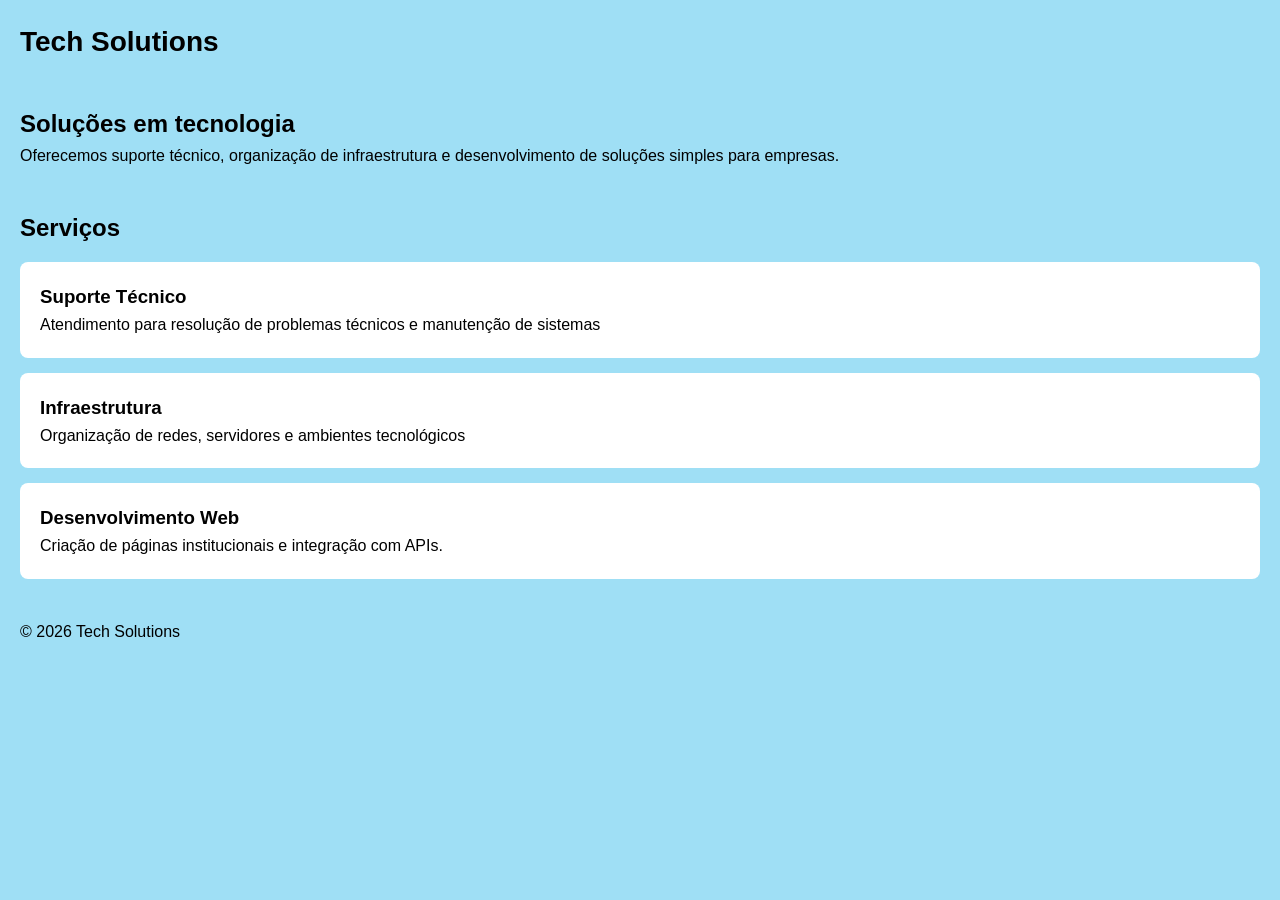
==== frontend/index.html @ da358b0d "Adição de corpo do site e css" ====
<!DOCTYPE html>
<html lang="pt-BR">
    <head>
        <!-- Permite uso de acentuação -->
        <meta charset="UTF-8">
        <!-- Permite adaptar melhor o layout em smartphone -->
        <meta name="viewport" content="width=device-width, initial-scale=1.0">
        <link rel="stylesheet" href="style.css">
        <title>Site Institucional Tech</title>
    </head>
    <body>

        <header>
            <h1>Tech Solutions</h1>
        </header>
        
        <main>
            <section>
                <h2>Soluções em tecnologia</h2>

                <p>
                    Oferecemos suporte técnico, organização de infraestrutura
                    e desenvolvimento de soluções simples para empresas.
                </p>
            </section>
            <section>
                <h2>Serviços</h2>

                <div>
                    <h3>Suporte Técnico</h3>
                    <p>Atendimento para resolução de problemas técnicos e manutenção de sistemas</p>
                </div>

                <div>
                    <h3>Infraestrutura</h3>
                    <p>Organização de redes, servidores e ambientes tecnológicos</p>
                </div>

                <div>
                    <h3>Desenvolvimento Web</h3>
                    <p>Criação de páginas institucionais e integração com APIs.</p>
                </div>
            </section>
        </main>

        <footer>
            <p>© 2026 Tech Solutions</p>
        </footer>

        <script src="script.js"></script>
    </body>
</html>
---- frontend/style.css ----
* {
    margin: 0;
    padding: 0;
    box-sizing: border-box;
}

body {
    font-family: Arial, Helvetica, sans-serif;
    line-height: 1.6;
    background-color: rgb(159, 223, 245);
    color: black;
    padding: 20px;
}

header {
    margin-bottom: 40px;
}

header h1 {
    font-size: 28px;
}

section {
    margin-bottom: 40px;
}

section div {
    background-color: white;
    padding: 20px;
    margin-top: 15px;
    border-radius: 8px;
}
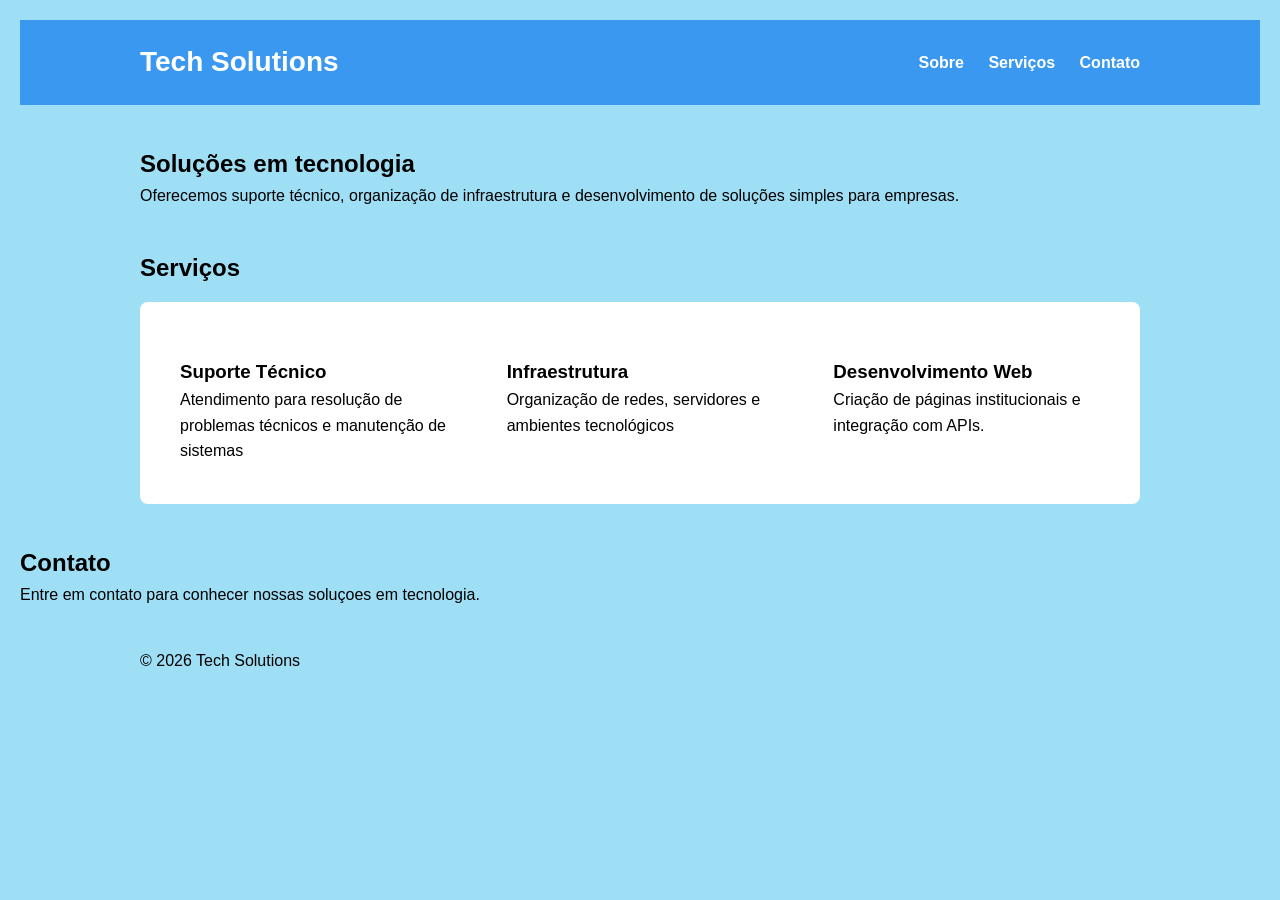
==== commit ffb8c0de: "Adicao de classes e estilizacao, e começando a implementar a funcao nav" ====
--- a/frontend/index.html
+++ b/frontend/index.html
@@ -11,11 +11,22 @@
     <body>
 
         <header>
+            <div class="container">
             <h1>Tech Solutions</h1>
+                <nav>
+                    <a href="#sobre">Sobre</a>
+                    <a href="#serviços">Serviços</a>
+                    <a href="#contato">Contato</a>
+                </nav>
+
+            </div>
         </header>
         
         <main>
-            <section>
+            <div class="container">
+
+            <!-- seção apresentação -->
+            <section id="sobre">
                 <h2>Soluções em tecnologia</h2>
 
                 <p>
@@ -23,28 +34,36 @@
                     e desenvolvimento de soluções simples para empresas.
                 </p>
             </section>
-            <section>
+            <section id="servicos">
                 <h2>Serviços</h2>
-
-                <div>
+            <div class="servicos">    
+                <div class="servico">
                     <h3>Suporte Técnico</h3>
                     <p>Atendimento para resolução de problemas técnicos e manutenção de sistemas</p>
                 </div>
 
-                <div>
+                <div class="servico">
                     <h3>Infraestrutura</h3>
                     <p>Organização de redes, servidores e ambientes tecnológicos</p>
                 </div>
 
-                <div>
+                <div class="servico">
                     <h3>Desenvolvimento Web</h3>
                     <p>Criação de páginas institucionais e integração com APIs.</p>
                 </div>
+            </div>    
+            </section>
+            </div>
+            <section id="contato">
+                <h2>Contato</h2>
+                <p>Entre em contato para conhecer nossas soluçoes em tecnologia.</p>
             </section>
         </main>
 
         <footer>
+            <div class="container">
             <p>© 2026 Tech Solutions</p>
+            </div>
         </footer>
 
         <script src="script.js"></script>
--- a/frontend/style.css
+++ b/frontend/style.css
@@ -13,7 +13,16 @@
 }
 
 header {
+    background-color: rgb(58, 152, 240);
+    color: white;
+    padding: 20px 0;
     margin-bottom: 40px;
+}
+
+header .container{
+    display: flex;
+    justify-content: space-between;
+    align-items: center;
 }
 
 header h1 {
@@ -30,3 +39,29 @@
     margin-top: 15px;
     border-radius: 8px;
 }
+
+.servicos {
+    display: flex;
+    gap: 20px;
+    flex-wrap: wrap;
+}
+
+.servico {
+    background-color: white;
+    padding: 20px;
+    border-radius: 8px;
+    flex: 1;
+    min-width: 250px;
+}
+
+.container {
+    max-width: 1000px;
+    margin: 0 auto;
+}
+
+nav a {
+    color: white;
+    text-decoration: none;
+    margin-left: 20px;
+    font-weight: bold;
+}
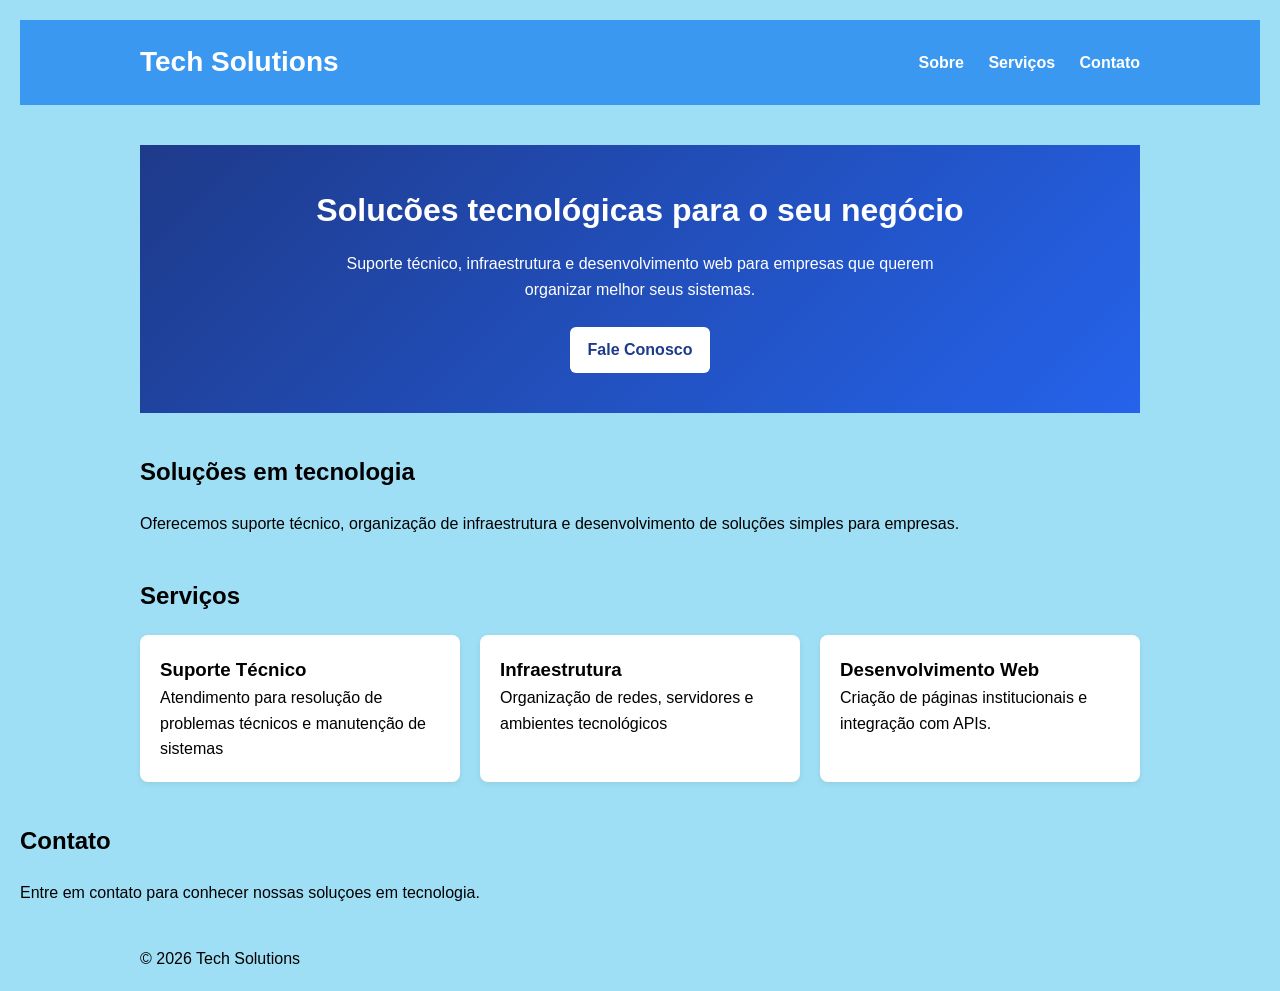
==== commit 585e66e8: "Adicao hero section, adicao de um botao e efeito nos serviços" ====
--- a/frontend/index.html
+++ b/frontend/index.html
@@ -24,6 +24,19 @@
         
         <main>
             <div class="container">
+
+
+                <section class="hero">
+                    <div class="container">
+                        <h2>Solucões tecnológicas para o seu negócio</h2>
+                        <p>
+                            Suporte técnico, infraestrutura e desenvolvimento web para empresas que
+                            querem organizar melhor seus sistemas.
+                        </p>
+
+                        <a href="#contato" class="botao">Fale Conosco</a>
+                    </div>
+                </section>
 
             <!-- seção apresentação -->
             <section id="sobre">
--- a/frontend/style.css
+++ b/frontend/style.css
@@ -33,11 +33,8 @@
     margin-bottom: 40px;
 }
 
-section div {
-    background-color: white;
-    padding: 20px;
-    margin-top: 15px;
-    border-radius: 8px;
+section h2 {
+    margin-bottom: 20px;
 }
 
 .servicos {
@@ -50,8 +47,15 @@
     background-color: white;
     padding: 20px;
     border-radius: 8px;
+    box-shadow: 0 2px 6px rgba(0,0,0,0.08 );
+    transition: transform 0.2s ease, box-shadow 0.2s ease;
     flex: 1;
     min-width: 250px;
+}
+
+.servico:hover {
+    transform: translateY(-6px);
+    box-shadow: 0 8px 20 px rgba(0,0,0,0.15);
 }
 
 .container {
@@ -65,3 +69,31 @@
     margin-left: 20px;
     font-weight: bold;
 }
+
+.hero {
+    background: linear-gradient(135deg, #1e3a8a, #2563eb);
+    color: white;
+    padding: 40px 0;
+    text-align: center;
+}
+
+.hero h2 {
+    font-size: 32px;
+    margin-bottom: 15px;
+}
+
+.hero p {
+    max-width: 600px;
+    margin: 0 auto 25px;
+}
+
+.botao {
+    display: inline-block;
+    background: white;
+    color: #1e3a8a;
+    padding: 10px 18px;
+    text-decoration: none;
+    border-radius: 6px;
+    font-weight: bold;
+}
+
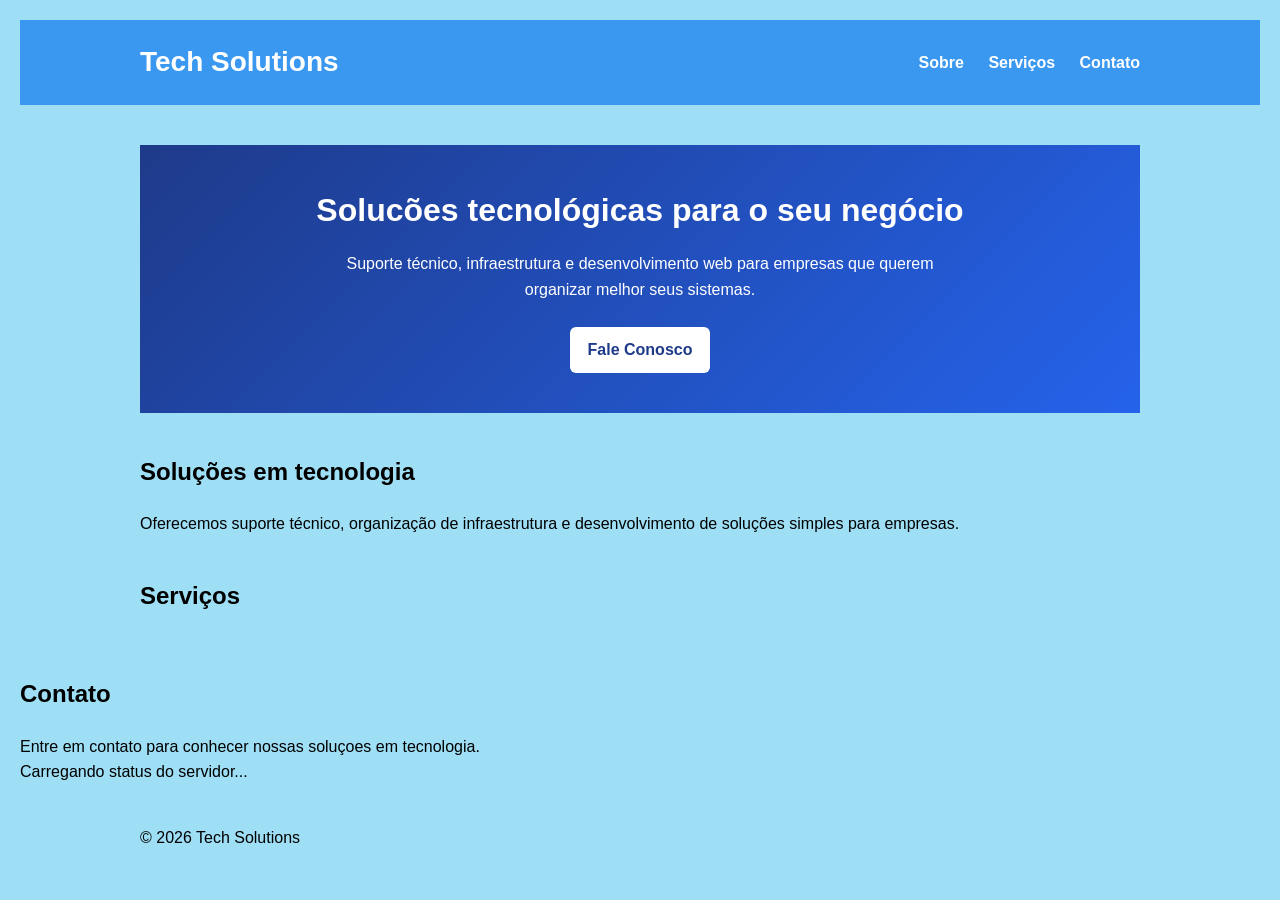
==== commit 6332dc5b: "Correcao de pequenos bugs e implementação da api com express" ====
--- a/frontend/index.html
+++ b/frontend/index.html
@@ -15,7 +15,7 @@
             <h1>Tech Solutions</h1>
                 <nav>
                     <a href="#sobre">Sobre</a>
-                    <a href="#serviços">Serviços</a>
+                    <a href="#servicos">Serviços</a>
                     <a href="#contato">Contato</a>
                 </nav>
 
@@ -49,6 +49,8 @@
             </section>
             <section id="servicos">
                 <h2>Serviços</h2>
+            
+                <!--
             <div class="servicos">    
                 <div class="servico">
                     <h3>Suporte Técnico</h3>
@@ -65,11 +67,16 @@
                     <p>Criação de páginas institucionais e integração com APIs.</p>
                 </div>
             </div>    
+             -->
+
+             <div class="servicos" id="lista-servicos"></div>
             </section>
             </div>
             <section id="contato">
                 <h2>Contato</h2>
                 <p>Entre em contato para conhecer nossas soluçoes em tecnologia.</p>
+
+                <p id="mensagem-api">Carregando status do servidor...</p>
             </section>
         </main>
 
--- a/frontend/style.css
+++ b/frontend/style.css
@@ -49,13 +49,13 @@
     border-radius: 8px;
     box-shadow: 0 2px 6px rgba(0,0,0,0.08 );
     transition: transform 0.2s ease, box-shadow 0.2s ease;
-    flex: 1;
+   flex: 1;
     min-width: 250px;
 }
 
 .servico:hover {
     transform: translateY(-6px);
-    box-shadow: 0 8px 20 px rgba(0,0,0,0.15);
+    box-shadow: 0 8px 20px rgba(0,0,0,0.15);
 }
 
 .container {
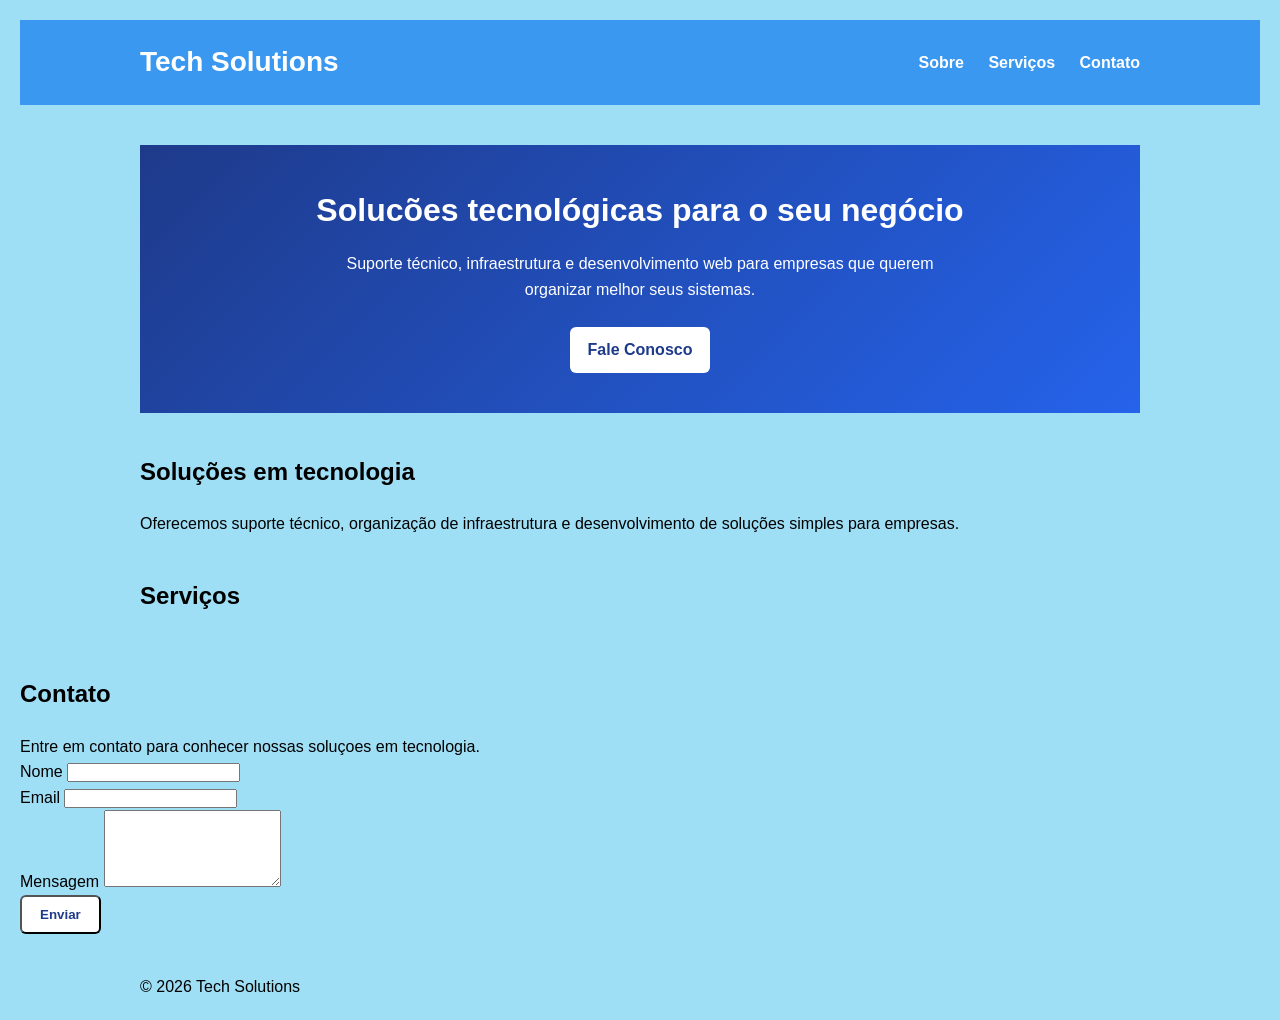
==== commit 1ff412b0: "Implementação de um formulario no site" ====
--- a/frontend/index.html
+++ b/frontend/index.html
@@ -49,34 +49,35 @@
             </section>
             <section id="servicos">
                 <h2>Serviços</h2>
-            
-                <!--
-            <div class="servicos">    
-                <div class="servico">
-                    <h3>Suporte Técnico</h3>
-                    <p>Atendimento para resolução de problemas técnicos e manutenção de sistemas</p>
-                </div>
-
-                <div class="servico">
-                    <h3>Infraestrutura</h3>
-                    <p>Organização de redes, servidores e ambientes tecnológicos</p>
-                </div>
-
-                <div class="servico">
-                    <h3>Desenvolvimento Web</h3>
-                    <p>Criação de páginas institucionais e integração com APIs.</p>
-                </div>
-            </div>    
-             -->
 
              <div class="servicos" id="lista-servicos"></div>
             </section>
+
             </div>
             <section id="contato">
                 <h2>Contato</h2>
                 <p>Entre em contato para conhecer nossas soluçoes em tecnologia.</p>
 
-                <p id="mensagem-api">Carregando status do servidor...</p>
+                <form id="form-contato">
+                    <div>
+                        <label for="nome">Nome</label>
+                        <input type="text" id="nome" name="nome" required>
+                    </div>
+
+                    <div>
+                        <label for="email">Email</label>
+                        <input type="mensagem-form" id="email" name="email" required> 
+                    </div>
+
+                    <div>
+                        <label for="mensagem">Mensagem</label>
+                        <textarea id="mensagem-form" name="mensagem" rows="5" required></textarea>
+                    </div>
+
+                    <button type="submit" class="botao">Enviar</button>
+                </form>
+
+                <p id="status-formulario"></p>
             </section>
         </main>
 
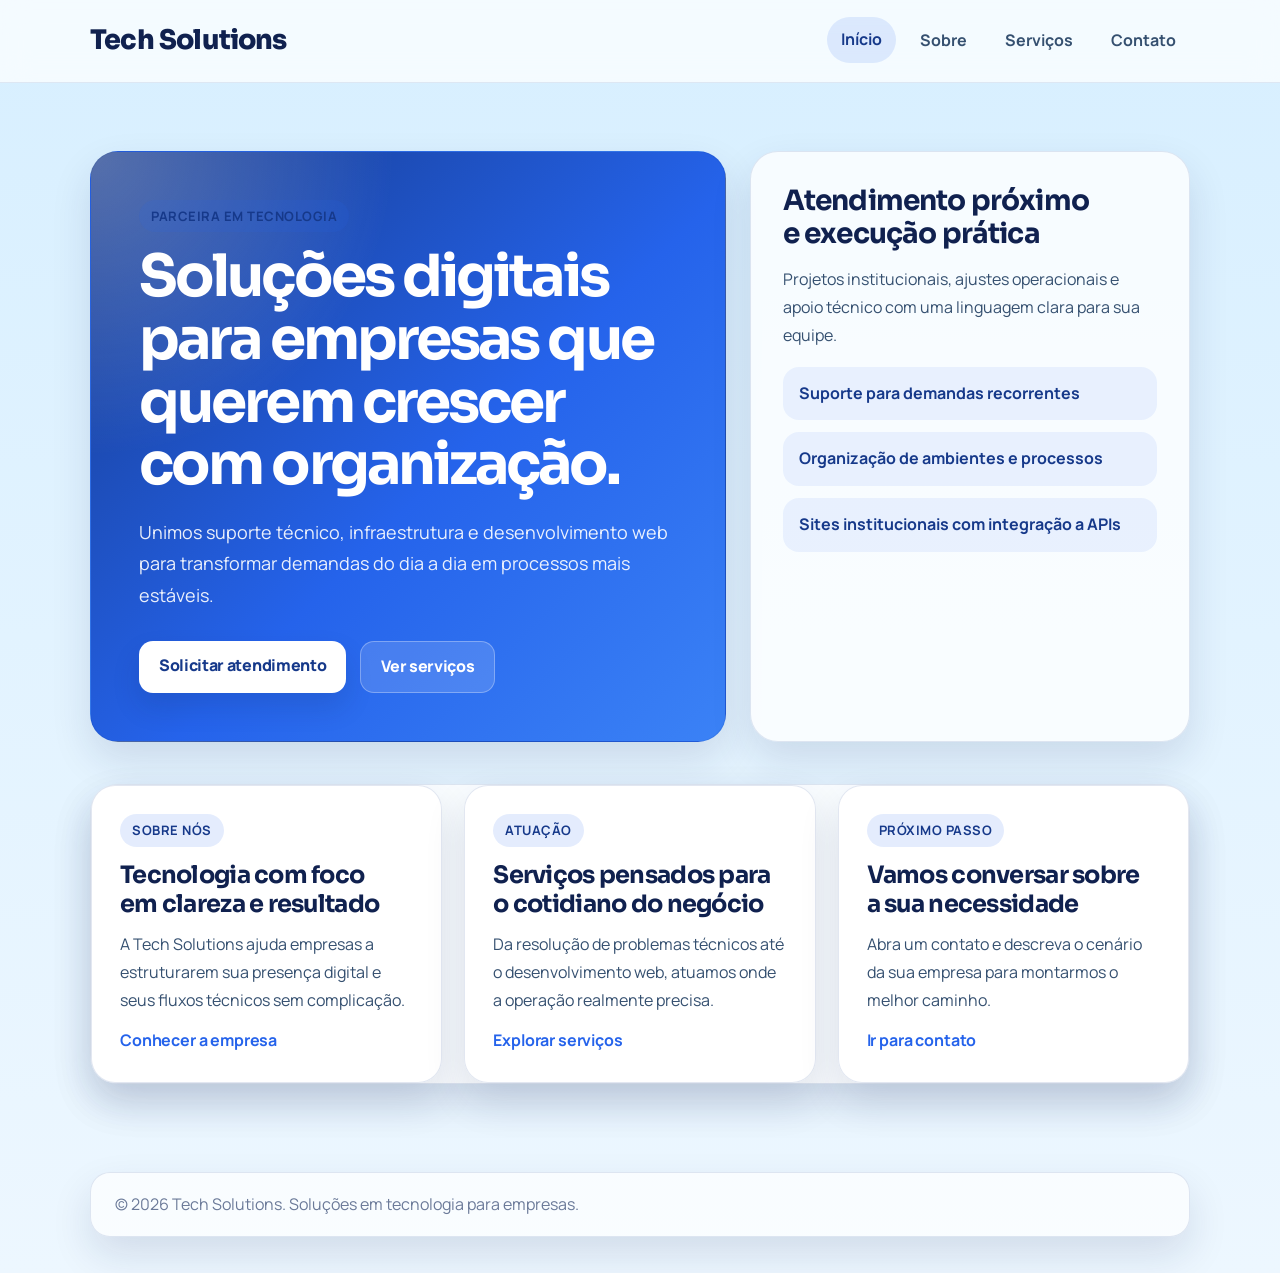
==== commit 18631dfb: "Melhoria consideravel do CSS e adição de novas paginas com links" ====
--- a/frontend/index.html
+++ b/frontend/index.html
@@ -1,92 +1,94 @@
-<!DOCTYPE html>
-<html lang="pt-BR">
-    <head>
-        <!-- Permite uso de acentuação -->
-        <meta charset="UTF-8">
-        <!-- Permite adaptar melhor o layout em smartphone -->
-        <meta name="viewport" content="width=device-width, initial-scale=1.0">
-        <link rel="stylesheet" href="style.css">
-        <title>Site Institucional Tech</title>
-    </head>
-    <body>
-
-        <header>
-            <div class="container">
-            <h1>Tech Solutions</h1>
-                <nav>
-                    <a href="#sobre">Sobre</a>
-                    <a href="#servicos">Serviços</a>
-                    <a href="#contato">Contato</a>
-                </nav>
-
-            </div>
-        </header>
-        
-        <main>
-            <div class="container">
-
-
-                <section class="hero">
-                    <div class="container">
-                        <h2>Solucões tecnológicas para o seu negócio</h2>
-                        <p>
-                            Suporte técnico, infraestrutura e desenvolvimento web para empresas que
-                            querem organizar melhor seus sistemas.
-                        </p>
-
-                        <a href="#contato" class="botao">Fale Conosco</a>
-                    </div>
-                </section>
-
-            <!-- seção apresentação -->
-            <section id="sobre">
-                <h2>Soluções em tecnologia</h2>
-
-                <p>
-                    Oferecemos suporte técnico, organização de infraestrutura
-                    e desenvolvimento de soluções simples para empresas.
-                </p>
-            </section>
-            <section id="servicos">
-                <h2>Serviços</h2>
-
-             <div class="servicos" id="lista-servicos"></div>
-            </section>
-
-            </div>
-            <section id="contato">
-                <h2>Contato</h2>
-                <p>Entre em contato para conhecer nossas soluçoes em tecnologia.</p>
-
-                <form id="form-contato">
-                    <div>
-                        <label for="nome">Nome</label>
-                        <input type="text" id="nome" name="nome" required>
-                    </div>
-
-                    <div>
-                        <label for="email">Email</label>
-                        <input type="mensagem-form" id="email" name="email" required> 
-                    </div>
-
-                    <div>
-                        <label for="mensagem">Mensagem</label>
-                        <textarea id="mensagem-form" name="mensagem" rows="5" required></textarea>
-                    </div>
-
-                    <button type="submit" class="botao">Enviar</button>
-                </form>
-
-                <p id="status-formulario"></p>
-            </section>
-        </main>
-
-        <footer>
-            <div class="container">
-            <p>© 2026 Tech Solutions</p>
-            </div>
-        </footer>
-
-        <script src="script.js"></script>
-    </body>
-</html>+<!DOCTYPE html>
+<html lang="pt-BR">
+    <head>
+        <meta charset="UTF-8">
+        <meta name="viewport" content="width=device-width, initial-scale=1.0">
+        <link rel="stylesheet" href="style.css">
+        <title>Tech Solutions | Início</title>
+    </head>
+    <body>
+        <header class="site-header">
+            <div class="container">
+                <a class="brand" href="index.html">Tech Solutions</a>
+                <nav class="site-nav">
+                    <a class="ativo" href="index.html">Início</a>
+                    <a href="sobre.html">Sobre</a>
+                    <a href="servicos.html">Serviços</a>
+                    <a href="contato.html">Contato</a>
+                </nav>
+            </div>
+        </header>
+
+        <main>
+            <section class="hero hero-home">
+                <div class="container hero-grid">
+                    <div class="hero-copy">
+                        <span class="section-tag">Parceira em tecnologia</span>
+                        <h1>Soluções digitais para empresas que querem crescer com organização.</h1>
+                        <p>
+                            Unimos suporte técnico, infraestrutura e desenvolvimento web para
+                            transformar demandas do dia a dia em processos mais estáveis.
+                        </p>
+                        <div class="hero-actions">
+                            <a href="contato.html" class="botao">Solicitar atendimento</a>
+                            <a href="servicos.html" class="botao botao-secundario">Ver serviços</a>
+                        </div>
+                    </div>
+
+                    <div class="hero-highlight">
+                        <h2>Atendimento próximo e execução prática</h2>
+                        <p>
+                            Projetos institucionais, ajustes operacionais e apoio técnico com uma
+                            linguagem clara para sua equipe.
+                        </p>
+                        <ul class="hero-lista">
+                            <li>Suporte para demandas recorrentes</li>
+                            <li>Organização de ambientes e processos</li>
+                            <li>Sites institucionais com integração a APIs</li>
+                        </ul>
+                    </div>
+                </div>
+            </section>
+
+            <section class="section-panel">
+                <div class="container destaque-grid">
+                    <article class="destaque-card">
+                        <span class="section-tag">Sobre nós</span>
+                        <h2>Tecnologia com foco em clareza e resultado</h2>
+                        <p>
+                            A Tech Solutions ajuda empresas a estruturarem sua presença digital e
+                            seus fluxos técnicos sem complicação.
+                        </p>
+                        <a href="sobre.html" class="text-link">Conhecer a empresa</a>
+                    </article>
+
+                    <article class="destaque-card">
+                        <span class="section-tag">Atuação</span>
+                        <h2>Serviços pensados para o cotidiano do negócio</h2>
+                        <p>
+                            Da resolução de problemas técnicos até o desenvolvimento web, atuamos
+                            onde a operação realmente precisa.
+                        </p>
+                        <a href="servicos.html" class="text-link">Explorar serviços</a>
+                    </article>
+
+                    <article class="destaque-card">
+                        <span class="section-tag">Próximo passo</span>
+                        <h2>Vamos conversar sobre a sua necessidade</h2>
+                        <p>
+                            Abra um contato e descreva o cenário da sua empresa para montarmos o
+                            melhor caminho.
+                        </p>
+                        <a href="contato.html" class="text-link">Ir para contato</a>
+                    </article>
+                </div>
+            </section>
+        </main>
+
+        <footer class="site-footer">
+            <div class="container">
+                <p>© 2026 Tech Solutions. Soluções em tecnologia para empresas.</p>
+            </div>
+        </footer>
+    </body>
+</html>
--- a/frontend/style.css
+++ b/frontend/style.css
@@ -1,99 +1,501 @@
-* {
-    margin: 0;
-    padding: 0;
-    box-sizing: border-box;
-}
-
-body {
-    font-family: Arial, Helvetica, sans-serif;
-    line-height: 1.6;
-    background-color: rgb(159, 223, 245);
-    color: black;
-    padding: 20px;
-}
-
-header {
-    background-color: rgb(58, 152, 240);
-    color: white;
-    padding: 20px 0;
-    margin-bottom: 40px;
-}
-
-header .container{
-    display: flex;
-    justify-content: space-between;
-    align-items: center;
-}
-
-header h1 {
-    font-size: 28px;
-}
-
-section {
-    margin-bottom: 40px;
-}
-
-section h2 {
-    margin-bottom: 20px;
-}
-
-.servicos {
-    display: flex;
-    gap: 20px;
-    flex-wrap: wrap;
-}
-
-.servico {
-    background-color: white;
-    padding: 20px;
-    border-radius: 8px;
-    box-shadow: 0 2px 6px rgba(0,0,0,0.08 );
-    transition: transform 0.2s ease, box-shadow 0.2s ease;
-   flex: 1;
-    min-width: 250px;
-}
-
-.servico:hover {
-    transform: translateY(-6px);
-    box-shadow: 0 8px 20px rgba(0,0,0,0.15);
-}
-
-.container {
-    max-width: 1000px;
-    margin: 0 auto;
-}
-
-nav a {
-    color: white;
-    text-decoration: none;
-    margin-left: 20px;
-    font-weight: bold;
-}
-
-.hero {
-    background: linear-gradient(135deg, #1e3a8a, #2563eb);
-    color: white;
-    padding: 40px 0;
-    text-align: center;
-}
-
-.hero h2 {
-    font-size: 32px;
-    margin-bottom: 15px;
-}
-
-.hero p {
-    max-width: 600px;
-    margin: 0 auto 25px;
-}
-
-.botao {
-    display: inline-block;
-    background: white;
-    color: #1e3a8a;
-    padding: 10px 18px;
-    text-decoration: none;
-    border-radius: 6px;
-    font-weight: bold;
-}
-
+@import url("https://fonts.googleapis.com/css2?family=Manrope:wght@400;500;700;800&family=Sora:wght@600;700;800&display=swap");
+
+* {
+    margin: 0;
+    padding: 0;
+    box-sizing: border-box;
+}
+
+:root {
+    --bg-page: linear-gradient(180deg, #d7efff 0%, #edf7ff 100%);
+    --bg-panel: rgba(255, 255, 255, 0.78);
+    --bg-card: rgba(255, 255, 255, 0.94);
+    --text-strong: #10214f;
+    --text-body: #355070;
+    --text-soft: #6b7a99;
+    --brand-dark: #16398a;
+    --brand: #2563eb;
+    --brand-light: #dbeafe;
+    --border-soft: rgba(22, 57, 138, 0.12);
+    --shadow-soft: 0 18px 40px rgba(16, 33, 79, 0.12);
+    --shadow-strong: 0 28px 60px rgba(16, 33, 79, 0.16);
+}
+
+body {
+    font-family: "Manrope", "Segoe UI", sans-serif;
+    line-height: 1.6;
+    background: var(--bg-page);
+    color: var(--text-body);
+    min-height: 100vh;
+    text-rendering: optimizeLegibility;
+}
+
+a {
+    color: inherit;
+}
+
+.container {
+    width: min(1100px, calc(100% - 40px));
+    margin: 0 auto;
+}
+
+.site-header {
+    position: sticky;
+    top: 0;
+    z-index: 10;
+    backdrop-filter: blur(14px);
+    background: rgba(255, 255, 255, 0.72);
+    border-bottom: 1px solid rgba(22, 57, 138, 0.1);
+}
+
+.site-header .container {
+    display: flex;
+    justify-content: space-between;
+    align-items: center;
+    gap: 24px;
+    padding: 18px 0;
+}
+
+.brand {
+    font-family: "Sora", "Segoe UI", sans-serif;
+    color: var(--text-strong);
+    font-size: 27px;
+    font-weight: 800;
+    text-decoration: none;
+    letter-spacing: -0.03em;
+}
+
+.site-nav {
+    display: flex;
+    flex-wrap: wrap;
+    gap: 10px;
+}
+
+.site-nav a {
+    padding: 10px 14px;
+    border-radius: 999px;
+    color: var(--text-body);
+    text-decoration: none;
+    font-weight: 700;
+    transition: background-color 0.2s ease, color 0.2s ease, transform 0.2s ease;
+}
+
+.site-nav a:hover,
+.site-nav a.ativo {
+    background: rgba(37, 99, 235, 0.12);
+    color: var(--brand-dark);
+    transform: translateY(-1px);
+}
+
+main {
+    padding: 42px 0 56px;
+}
+
+.hero,
+.page-hero,
+.section-panel {
+    margin-bottom: 32px;
+}
+
+.hero-home {
+    padding: 26px 0 10px;
+}
+
+.hero-grid {
+    display: grid;
+    grid-template-columns: minmax(0, 1.3fr) minmax(280px, 0.9fr);
+    gap: 24px;
+    align-items: stretch;
+}
+
+.hero-copy,
+.hero-highlight,
+.page-hero .container,
+.section-panel .container {
+    position: relative;
+}
+
+.hero-copy,
+.hero-highlight,
+.page-hero .container,
+.section-panel .container {
+    background: var(--bg-panel);
+    border: 1px solid var(--border-soft);
+    box-shadow: var(--shadow-soft);
+    border-radius: 28px;
+}
+
+.hero-copy {
+    padding: 48px;
+    background:
+        radial-gradient(circle at top left, rgba(255, 255, 255, 0.28), transparent 35%),
+        linear-gradient(135deg, #16398a 0%, #2563eb 55%, #3b82f6 100%);
+    color: white;
+    overflow: hidden;
+}
+
+.hero-copy h1 {
+    font-family: "Sora", "Segoe UI", sans-serif;
+    font-size: clamp(36px, 5vw, 58px);
+    line-height: 1.08;
+    letter-spacing: -0.05em;
+    margin-bottom: 20px;
+    max-width: 12ch;
+    text-wrap: balance;
+}
+
+.hero-copy p {
+    max-width: 60ch;
+    font-size: 18px;
+    line-height: 1.75;
+    color: rgba(255, 255, 255, 0.9);
+}
+
+.hero-actions {
+    display: flex;
+    flex-wrap: wrap;
+    gap: 14px;
+    margin-top: 30px;
+}
+
+.hero-highlight {
+    padding: 32px;
+}
+
+.hero-highlight h2 {
+    font-family: "Sora", "Segoe UI", sans-serif;
+    color: var(--text-strong);
+    font-size: 28px;
+    line-height: 1.2;
+    letter-spacing: -0.03em;
+    margin-bottom: 14px;
+    text-wrap: balance;
+}
+
+.hero-highlight p {
+    margin-bottom: 18px;
+    line-height: 1.75;
+}
+
+.hero-lista {
+    list-style: none;
+    display: grid;
+    gap: 12px;
+}
+
+.hero-lista li {
+    padding: 14px 16px;
+    background: rgba(37, 99, 235, 0.08);
+    border-radius: 16px;
+    color: var(--brand-dark);
+    font-weight: 700;
+}
+
+.page-hero .container {
+    padding: 42px;
+}
+
+.page-hero h1 {
+    font-family: "Sora", "Segoe UI", sans-serif;
+    color: var(--text-strong);
+    font-size: clamp(30px, 4vw, 48px);
+    line-height: 1.12;
+    letter-spacing: -0.045em;
+    max-width: 16ch;
+    margin-bottom: 16px;
+    text-wrap: balance;
+}
+
+.page-hero p {
+    max-width: 62ch;
+    font-size: 18px;
+    line-height: 1.75;
+}
+
+.section-tag,
+.contato-tag {
+    display: inline-block;
+    margin-bottom: 14px;
+    padding: 6px 12px;
+    border-radius: 999px;
+    background: rgba(37, 99, 235, 0.12);
+    color: var(--brand-dark);
+    font-size: 13px;
+    font-weight: 700;
+    letter-spacing: 0.04em;
+    text-transform: uppercase;
+}
+
+.destaque-grid,
+.content-grid,
+.servicos {
+    display: grid;
+    gap: 22px;
+}
+
+.destaque-grid {
+    grid-template-columns: repeat(3, minmax(0, 1fr));
+}
+
+.content-grid {
+    grid-template-columns: repeat(3, minmax(0, 1fr));
+}
+
+.servicos {
+    grid-template-columns: repeat(3, minmax(0, 1fr));
+}
+
+.destaque-card,
+.info-card,
+.servico {
+    background: var(--bg-card);
+    border: 1px solid var(--border-soft);
+    border-radius: 24px;
+    padding: 28px;
+    box-shadow: var(--shadow-soft);
+    transition: transform 0.2s ease, box-shadow 0.2s ease;
+}
+
+.destaque-card:hover,
+.info-card:hover,
+.servico:hover {
+    transform: translateY(-6px);
+    box-shadow: var(--shadow-strong);
+}
+
+.destaque-card h2,
+.info-card h2,
+.servico h3 {
+    font-family: "Sora", "Segoe UI", sans-serif;
+    color: var(--text-strong);
+    line-height: 1.2;
+    letter-spacing: -0.03em;
+    margin-bottom: 12px;
+    text-wrap: balance;
+}
+
+.destaque-card p,
+.info-card p,
+.servico p {
+    line-height: 1.75;
+}
+
+.text-link {
+    display: inline-block;
+    margin-top: 14px;
+    color: var(--brand);
+    font-weight: 700;
+    text-decoration: none;
+    letter-spacing: -0.01em;
+}
+
+.botao {
+    display: inline-block;
+    border: none;
+    cursor: pointer;
+    padding: 12px 20px;
+    border-radius: 14px;
+    background: white;
+    color: var(--brand-dark);
+    text-decoration: none;
+    font-weight: 800;
+    letter-spacing: -0.02em;
+    box-shadow: 0 14px 28px rgba(16, 33, 79, 0.14);
+    transition: transform 0.2s ease, box-shadow 0.2s ease, background-color 0.2s ease;
+}
+
+.botao:hover {
+    transform: translateY(-2px);
+    box-shadow: 0 18px 34px rgba(16, 33, 79, 0.18);
+}
+
+.botao-secundario {
+    background: rgba(255, 255, 255, 0.14);
+    color: white;
+    border: 1px solid rgba(255, 255, 255, 0.3);
+    box-shadow: none;
+}
+
+#contato {
+    padding: 10px 0 30px;
+}
+
+.contato-card {
+    position: relative;
+    overflow: hidden;
+    background: linear-gradient(145deg, rgba(255, 255, 255, 0.94), rgba(231, 244, 255, 0.9));
+    border: 1px solid var(--border-soft);
+    border-radius: 28px;
+    padding: 36px;
+    box-shadow: var(--shadow-strong);
+}
+
+.contato-card::before {
+    content: "";
+    position: absolute;
+    top: -80px;
+    right: -60px;
+    width: 220px;
+    height: 220px;
+    background: radial-gradient(circle, rgba(37, 99, 235, 0.28), rgba(37, 99, 235, 0));
+    pointer-events: none;
+}
+
+.contato-intro {
+    position: relative;
+    margin-bottom: 28px;
+}
+
+.contato-intro h2 {
+    font-family: "Sora", "Segoe UI", sans-serif;
+    font-size: 36px;
+    color: var(--text-strong);
+    margin-bottom: 10px;
+    letter-spacing: -0.04em;
+}
+
+.contato-intro p {
+    max-width: 640px;
+    color: var(--text-body);
+    font-size: 17px;
+    line-height: 1.75;
+}
+
+#form-contato {
+    display: grid;
+    gap: 18px;
+}
+
+.campo-formulario {
+    display: grid;
+    gap: 8px;
+}
+
+.campo-formulario label {
+    color: var(--text-strong);
+    font-weight: 700;
+    letter-spacing: -0.01em;
+}
+
+.campo-formulario input,
+.campo-formulario textarea {
+    width: 100%;
+    padding: 14px 16px;
+    border: 1px solid rgba(37, 99, 235, 0.18);
+    border-radius: 14px;
+    background: rgba(255, 255, 255, 0.9);
+    color: var(--text-strong);
+    font: inherit;
+    line-height: 1.6;
+    box-shadow: inset 0 1px 2px rgba(15, 23, 42, 0.04);
+    transition: border-color 0.2s ease, box-shadow 0.2s ease, background-color 0.2s ease;
+}
+
+.campo-formulario input::placeholder,
+.campo-formulario textarea::placeholder {
+    color: var(--text-soft);
+}
+
+.campo-formulario input:focus,
+.campo-formulario textarea:focus {
+    outline: none;
+    border-color: var(--brand);
+    background: white;
+    box-shadow: 0 0 0 4px rgba(37, 99, 235, 0.15);
+}
+
+.campo-formulario textarea {
+    min-height: 150px;
+    resize: vertical;
+}
+
+#form-contato .botao {
+    justify-self: start;
+    padding: 14px 24px;
+    background: linear-gradient(135deg, var(--brand-dark), var(--brand));
+    color: white;
+}
+
+#status-formulario {
+    margin-top: 15px;
+    font-weight: bold;
+    min-height: 24px;
+}
+
+#status-formulario.sucesso {
+    color: #15803d;
+}
+
+#status-formulario.erro {
+    color: #b91c1c;
+}
+
+.site-footer {
+    padding: 0 0 36px;
+}
+
+.site-footer .container {
+    background: rgba(255, 255, 255, 0.7);
+    border: 1px solid var(--border-soft);
+    border-radius: 20px;
+    padding: 18px 24px;
+    box-shadow: var(--shadow-soft);
+}
+
+.site-footer p {
+    color: var(--text-soft);
+    line-height: 1.7;
+}
+
+@media (max-width: 900px) {
+    .hero-grid,
+    .destaque-grid,
+    .content-grid,
+    .servicos {
+        grid-template-columns: 1fr;
+    }
+
+    .hero-copy,
+    .hero-highlight,
+    .page-hero .container,
+    .contato-card {
+        padding: 28px;
+    }
+}
+
+@media (max-width: 700px) {
+    .site-header .container {
+        flex-direction: column;
+        align-items: flex-start;
+    }
+
+    .site-nav {
+        width: 100%;
+    }
+
+    .hero-copy h1,
+    .page-hero h1 {
+        max-width: none;
+    }
+
+    .hero-actions {
+        flex-direction: column;
+    }
+
+    .botao,
+    #form-contato .botao,
+    .botao-secundario {
+        width: 100%;
+        text-align: center;
+    }
+
+    .contato-intro h2 {
+        font-size: 28px;
+    }
+
+    .contato-intro p,
+    .page-hero p,
+    .hero-copy p {
+        font-size: 16px;
+    }
+}
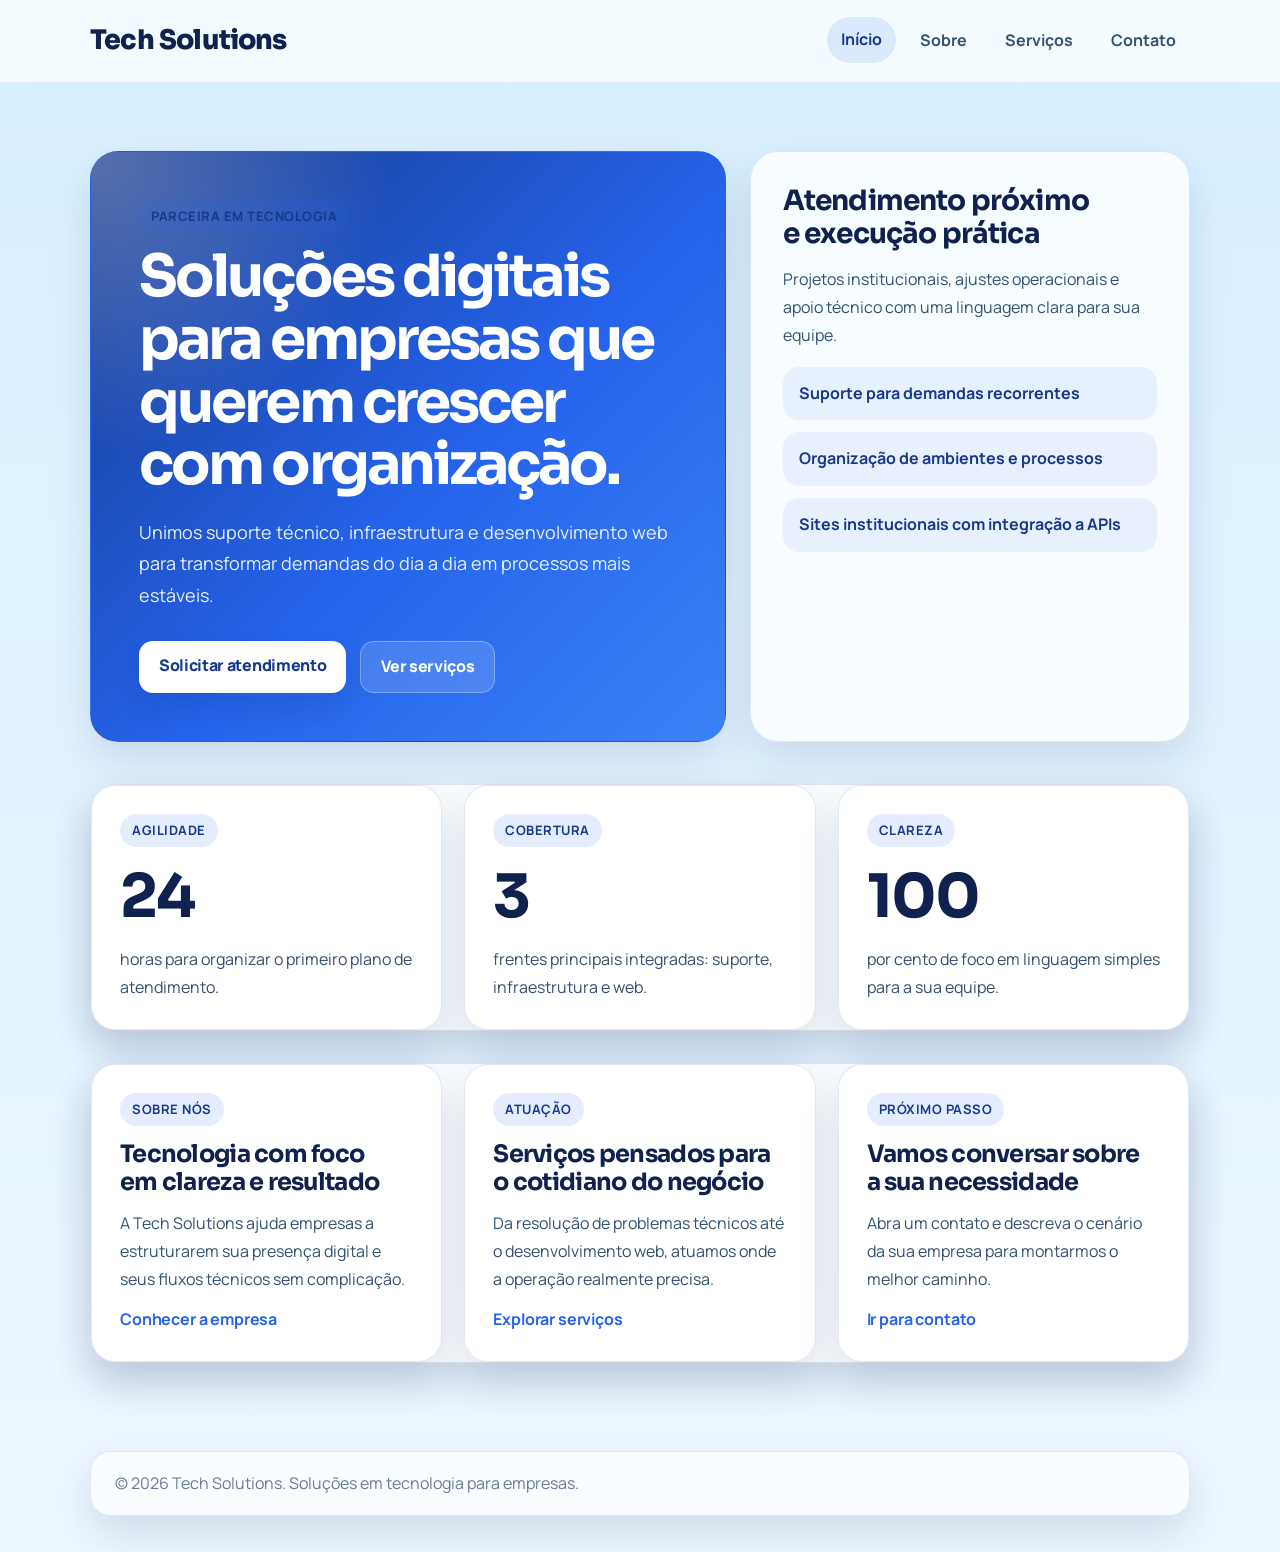
==== commit 7e1b220c: "Melhoria visual do site com adição dee varios elementos javacript" ====
--- a/frontend/index.html
+++ b/frontend/index.html
@@ -51,6 +51,28 @@
             </section>
 
             <section class="section-panel">
+                <div class="container metrics-grid">
+                    <article class="metric-card">
+                        <span class="section-tag">Agilidade</span>
+                        <strong class="metric-value" data-counter="24">0</strong>
+                        <p>horas para organizar o primeiro plano de atendimento.</p>
+                    </article>
+
+                    <article class="metric-card">
+                        <span class="section-tag">Cobertura</span>
+                        <strong class="metric-value" data-counter="3">0</strong>
+                        <p>frentes principais integradas: suporte, infraestrutura e web.</p>
+                    </article>
+
+                    <article class="metric-card">
+                        <span class="section-tag">Clareza</span>
+                        <strong class="metric-value" data-counter="100">0</strong>
+                        <p>por cento de foco em linguagem simples para a sua equipe.</p>
+                    </article>
+                </div>
+            </section>
+
+            <section class="section-panel">
                 <div class="container destaque-grid">
                     <article class="destaque-card">
                         <span class="section-tag">Sobre nós</span>
@@ -90,5 +112,7 @@
                 <p>© 2026 Tech Solutions. Soluções em tecnologia para empresas.</p>
             </div>
         </footer>
+
+        <script src="script.js"></script>
     </body>
 </html>
--- a/frontend/style.css
+++ b/frontend/style.css
@@ -21,6 +21,10 @@
     --shadow-strong: 0 28px 60px rgba(16, 33, 79, 0.16);
 }
 
+html {
+    scroll-behavior: smooth;
+}
+
 body {
     font-family: "Manrope", "Segoe UI", sans-serif;
     line-height: 1.6;
@@ -46,6 +50,12 @@
     backdrop-filter: blur(14px);
     background: rgba(255, 255, 255, 0.72);
     border-bottom: 1px solid rgba(22, 57, 138, 0.1);
+    transition: box-shadow 0.2s ease, background-color 0.2s ease;
+}
+
+.site-header.is-scrolled {
+    background: rgba(255, 255, 255, 0.9);
+    box-shadow: 0 14px 28px rgba(16, 33, 79, 0.08);
 }
 
 .site-header .container {
@@ -213,7 +223,8 @@
 }
 
 .section-tag,
-.contato-tag {
+.contato-tag,
+.servico-tag {
     display: inline-block;
     margin-bottom: 14px;
     padding: 6px 12px;
@@ -228,26 +239,23 @@
 
 .destaque-grid,
 .content-grid,
-.servicos {
+.servicos,
+.metrics-grid {
     display: grid;
     gap: 22px;
 }
 
-.destaque-grid {
-    grid-template-columns: repeat(3, minmax(0, 1fr));
-}
-
-.content-grid {
-    grid-template-columns: repeat(3, minmax(0, 1fr));
-}
-
-.servicos {
+.destaque-grid,
+.content-grid,
+.servicos,
+.metrics-grid {
     grid-template-columns: repeat(3, minmax(0, 1fr));
 }
 
 .destaque-card,
 .info-card,
-.servico {
+.servico,
+.metric-card {
     background: var(--bg-card);
     border: 1px solid var(--border-soft);
     border-radius: 24px;
@@ -258,14 +266,16 @@
 
 .destaque-card:hover,
 .info-card:hover,
-.servico:hover {
+.servico:hover,
+.metric-card:hover {
     transform: translateY(-6px);
     box-shadow: var(--shadow-strong);
 }
 
 .destaque-card h2,
 .info-card h2,
-.servico h3 {
+.servico h3,
+.metric-card strong {
     font-family: "Sora", "Segoe UI", sans-serif;
     color: var(--text-strong);
     line-height: 1.2;
@@ -276,8 +286,14 @@
 
 .destaque-card p,
 .info-card p,
-.servico p {
+.servico p,
+.metric-card p {
     line-height: 1.75;
+}
+
+.metric-value {
+    display: block;
+    font-size: clamp(42px, 6vw, 60px);
 }
 
 .text-link {
@@ -301,12 +317,17 @@
     font-weight: 800;
     letter-spacing: -0.02em;
     box-shadow: 0 14px 28px rgba(16, 33, 79, 0.14);
-    transition: transform 0.2s ease, box-shadow 0.2s ease, background-color 0.2s ease;
+    transition: transform 0.2s ease, box-shadow 0.2s ease, background-color 0.2s ease, opacity 0.2s ease;
 }
 
 .botao:hover {
     transform: translateY(-2px);
     box-shadow: 0 18px 34px rgba(16, 33, 79, 0.18);
+}
+
+.botao:disabled {
+    cursor: wait;
+    opacity: 0.8;
 }
 
 .botao-secundario {
@@ -314,6 +335,104 @@
     color: white;
     border: 1px solid rgba(255, 255, 255, 0.3);
     box-shadow: none;
+}
+
+.servicos-toolbar {
+    display: flex;
+    flex-wrap: wrap;
+    justify-content: space-between;
+    gap: 18px;
+    margin-bottom: 18px;
+}
+
+.servicos-panel {
+    padding: 28px;
+}
+
+.campo-busca {
+    display: grid;
+    gap: 8px;
+    min-width: min(100%, 320px);
+    color: var(--text-strong);
+    font-weight: 700;
+}
+
+.campo-busca input {
+    border: 1px solid rgba(37, 99, 235, 0.18);
+    border-radius: 14px;
+    padding: 14px 16px;
+    background: rgba(255, 255, 255, 0.9);
+    color: var(--text-strong);
+    font: inherit;
+}
+
+.campo-busca input:focus {
+    outline: none;
+    border-color: var(--brand);
+    box-shadow: 0 0 0 4px rgba(37, 99, 235, 0.12);
+}
+
+.filtros-servicos {
+    display: flex;
+    flex-wrap: wrap;
+    gap: 10px;
+    align-items: end;
+}
+
+.filtro-servico {
+    border: 1px solid rgba(37, 99, 235, 0.15);
+    background: rgba(255, 255, 255, 0.85);
+    color: var(--brand-dark);
+    border-radius: 999px;
+    padding: 10px 16px;
+    font: inherit;
+    font-weight: 700;
+    cursor: pointer;
+    transition: background-color 0.2s ease, color 0.2s ease, transform 0.2s ease;
+}
+
+.filtro-servico:hover,
+.filtro-servico.ativo {
+    background: var(--brand);
+    color: white;
+    transform: translateY(-1px);
+}
+
+.resultado-servicos {
+    margin-bottom: 18px;
+    color: var(--text-soft);
+    font-weight: 700;
+}
+
+.servico {
+    position: relative;
+    overflow: hidden;
+}
+
+.servico::after {
+    content: "";
+    position: absolute;
+    inset: auto -20px -50px auto;
+    width: 120px;
+    height: 120px;
+    border-radius: 50%;
+    background: radial-gradient(circle, rgba(37, 99, 235, 0.18), transparent 70%);
+    pointer-events: none;
+}
+
+.servico-detalhe {
+    margin-top: 14px;
+    color: var(--text-soft);
+}
+
+.servico-vazio {
+    grid-column: 1 / -1;
+    text-align: center;
+    padding: 36px;
+    background: rgba(255, 255, 255, 0.72);
+    border: 1px dashed rgba(37, 99, 235, 0.24);
+    border-radius: 24px;
+    color: var(--text-soft);
 }
 
 #contato {
@@ -330,20 +449,58 @@
     box-shadow: var(--shadow-strong);
 }
 
-.contato-card::before {
-    content: "";
-    position: absolute;
-    top: -80px;
-    right: -60px;
-    width: 220px;
-    height: 220px;
-    background: radial-gradient(circle, rgba(37, 99, 235, 0.28), rgba(37, 99, 235, 0));
-    pointer-events: none;
-}
-
 .contato-intro {
     position: relative;
+    display: flex;
+    justify-content: space-between;
+    align-items: flex-start;
+    gap: 24px;
     margin-bottom: 28px;
+}
+
+.contato-intro-copy {
+    max-width: 640px;
+}
+
+.contato-brand {
+    display: inline-flex;
+    align-items: center;
+    gap: 12px;
+    flex-shrink: 0;
+    margin-top: 4px;
+    padding: 10px 14px;
+    border: 1px solid rgba(37, 99, 235, 0.12);
+    border-radius: 999px;
+    background: rgba(255, 255, 255, 0.88);
+    box-shadow: 0 10px 24px rgba(16, 33, 79, 0.08);
+}
+
+.contato-brand-mark {
+    width: 14px;
+    height: 14px;
+    border-radius: 50%;
+    background: linear-gradient(135deg, var(--brand-dark), var(--brand));
+    box-shadow: 12px 0 0 rgba(37, 99, 235, 0.3);
+}
+
+.contato-brand-copy {
+    display: grid;
+    gap: 0;
+}
+
+.contato-brand-copy strong {
+    font-family: "Sora", "Segoe UI", sans-serif;
+    color: var(--text-strong);
+    font-size: 15px;
+    letter-spacing: -0.03em;
+}
+
+.contato-brand-copy small {
+    color: var(--text-soft);
+    font-size: 10px;
+    font-weight: 700;
+    letter-spacing: 0.1em;
+    text-transform: uppercase;
 }
 
 .contato-intro h2 {
@@ -409,6 +566,12 @@
     resize: vertical;
 }
 
+.campo-apoio {
+    color: var(--text-soft);
+    font-size: 14px;
+    text-align: right;
+}
+
 #form-contato .botao {
     justify-self: start;
     padding: 14px 24px;
@@ -428,6 +591,17 @@
 
 #status-formulario.erro {
     color: #b91c1c;
+}
+
+.js-reveal {
+    opacity: 0;
+    transform: translateY(24px);
+    transition: opacity 0.6s ease, transform 0.6s ease;
+}
+
+.js-reveal.is-visible {
+    opacity: 1;
+    transform: translateY(0);
 }
 
 .site-footer {
@@ -447,11 +621,28 @@
     line-height: 1.7;
 }
 
+@media (prefers-reduced-motion: reduce) {
+    html {
+        scroll-behavior: auto;
+    }
+
+    * {
+        animation: none !important;
+        transition: none !important;
+    }
+
+    .js-reveal {
+        opacity: 1;
+        transform: none;
+    }
+}
+
 @media (max-width: 900px) {
     .hero-grid,
     .destaque-grid,
     .content-grid,
-    .servicos {
+    .servicos,
+    .metrics-grid {
         grid-template-columns: 1fr;
     }
 
@@ -461,6 +652,10 @@
     .contato-card {
         padding: 28px;
     }
+
+    .servicos-panel {
+        padding: 22px;
+    }
 }
 
 @media (max-width: 700px) {
@@ -478,10 +673,20 @@
         max-width: none;
     }
 
-    .hero-actions {
+    .hero-actions,
+    .servicos-toolbar {
         flex-direction: column;
     }
 
+    .servicos-panel {
+        padding: 18px;
+    }
+
+    .filtros-servicos {
+        width: 100%;
+    }
+
+    .filtro-servico,
     .botao,
     #form-contato .botao,
     .botao-secundario {
@@ -493,6 +698,10 @@
         font-size: 28px;
     }
 
+    .contato-intro {
+        flex-direction: column;
+    }
+
     .contato-intro p,
     .page-hero p,
     .hero-copy p {
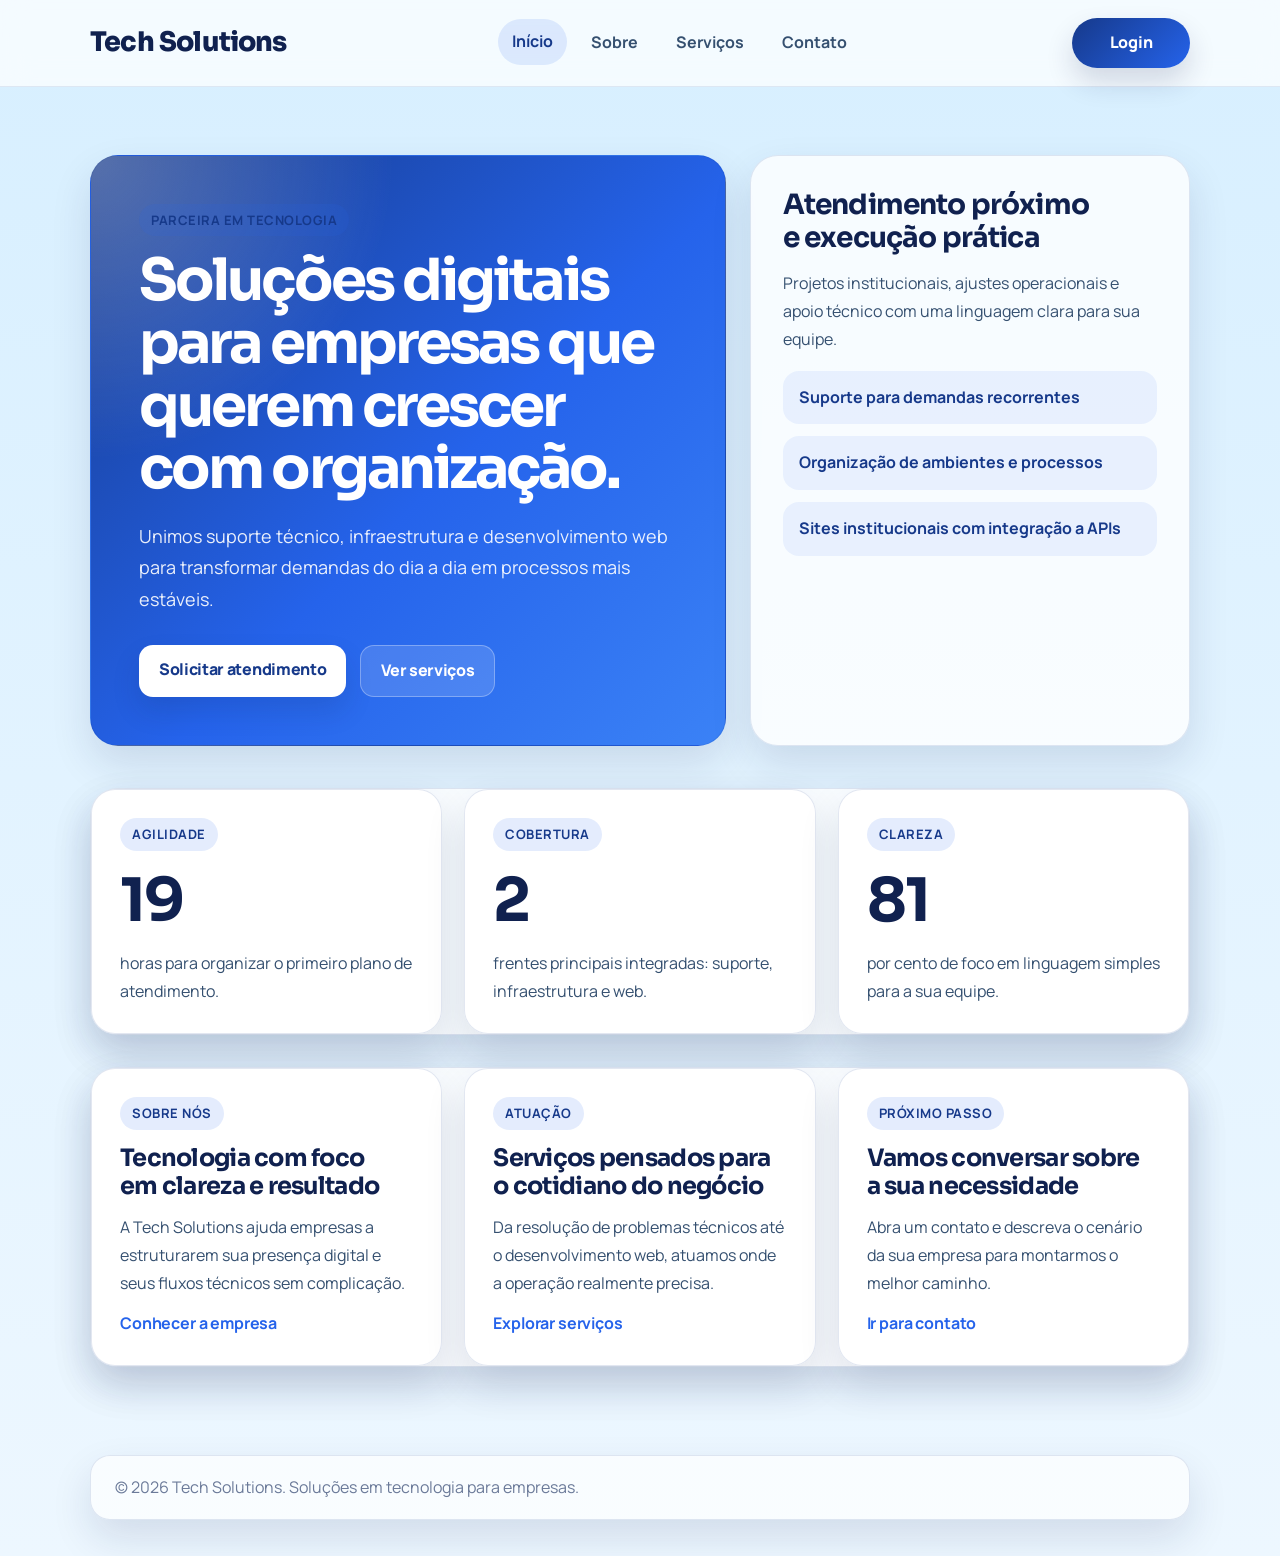
==== commit 8e5b4830: "Implementação dos primeiros passos da área de login" ====
--- a/frontend/index.html
+++ b/frontend/index.html
@@ -16,6 +16,7 @@
                     <a href="servicos.html">Serviços</a>
                     <a href="contato.html">Contato</a>
                 </nav>
+                <a class="nav-login" href="login.html">Login</a>
             </div>
         </header>
 
--- a/frontend/style.css
+++ b/frontend/style.css
@@ -34,6 +34,48 @@
     text-rendering: optimizeLegibility;
 }
 
+body.login-page {
+    background:
+        radial-gradient(circle at top left, rgba(73, 163, 255, 0.18), transparent 26%),
+        radial-gradient(circle at bottom right, rgba(18, 51, 102, 0.28), transparent 30%),
+        linear-gradient(180deg, #0f1d3a 0%, #142b52 44%, #1b3f7d 100%);
+}
+
+body.dashboard-page {
+    background:
+        radial-gradient(circle at top right, rgba(73, 163, 255, 0.14), transparent 26%),
+        linear-gradient(180deg, #f3f8ff 0%, #edf4ff 48%, #f8fbff 100%);
+}
+
+body.login-page .site-header {
+    background: rgba(7, 16, 34, 0.62);
+    border-bottom: 1px solid rgba(255, 255, 255, 0.08);
+}
+
+body.login-page .site-header.is-scrolled {
+    background: rgba(7, 16, 34, 0.82);
+    box-shadow: 0 16px 34px rgba(5, 10, 20, 0.28);
+}
+
+body.login-page .brand,
+body.login-page .site-nav a {
+    color: rgba(255, 255, 255, 0.92);
+}
+
+body.login-page .site-nav a:hover,
+body.login-page .site-nav a.ativo {
+    background: rgba(73, 163, 255, 0.16);
+    color: #cfe4ff;
+}
+
+body.login-page .nav-login {
+    display: none;
+}
+
+body.dashboard-page .site-header {
+    background: rgba(255, 255, 255, 0.88);
+}
+
 a {
     color: inherit;
 }
@@ -59,8 +101,8 @@
 }
 
 .site-header .container {
-    display: flex;
-    justify-content: space-between;
+    display: grid;
+    grid-template-columns: max-content 1fr max-content;
     align-items: center;
     gap: 24px;
     padding: 18px 0;
@@ -79,6 +121,7 @@
     display: flex;
     flex-wrap: wrap;
     gap: 10px;
+    justify-content: center;
 }
 
 .site-nav a {
@@ -95,6 +138,28 @@
     background: rgba(37, 99, 235, 0.12);
     color: var(--brand-dark);
     transform: translateY(-1px);
+}
+
+.nav-login {
+    display: inline-flex;
+    align-items: center;
+    justify-content: center;
+    min-width: 118px;
+    padding: 12px 18px;
+    border-radius: 999px;
+    background: linear-gradient(135deg, var(--brand-dark), var(--brand));
+    color: white;
+    text-decoration: none;
+    font-weight: 800;
+    letter-spacing: -0.02em;
+    box-shadow: 0 14px 28px rgba(16, 33, 79, 0.16);
+    transition: transform 0.2s ease, box-shadow 0.2s ease, opacity 0.2s ease;
+}
+
+.nav-login:hover,
+.nav-login.ativo {
+    transform: translateY(-2px);
+    box-shadow: 0 18px 34px rgba(16, 33, 79, 0.2);
 }
 
 main {
@@ -435,6 +500,349 @@
     color: var(--text-soft);
 }
 
+.login-shell {
+    display: grid;
+    grid-template-columns: minmax(280px, 0.95fr) minmax(0, 1.2fr);
+    gap: 22px;
+    padding: 28px;
+}
+
+.login-side,
+.login-card {
+    border-radius: 28px;
+    padding: 30px;
+    box-shadow: var(--shadow-strong);
+}
+
+.login-side {
+    background:
+        radial-gradient(circle at top left, rgba(255, 255, 255, 0.16), transparent 30%),
+        linear-gradient(160deg, #12366f 0%, #1f5de4 58%, #70b2ff 100%);
+    color: white;
+    border: 1px solid rgba(255, 255, 255, 0.18);
+}
+
+.login-card {
+    position: relative;
+    overflow: hidden;
+    background: linear-gradient(180deg, rgba(251, 252, 255, 0.96), rgba(238, 244, 255, 0.94));
+    border: 1px solid rgba(22, 57, 138, 0.1);
+}
+
+.login-card::before {
+    content: "";
+    position: absolute;
+    inset: 0 auto auto 0;
+    width: 100%;
+    height: 6px;
+    background: linear-gradient(90deg, #16398a, #2563eb, #70b2ff);
+}
+
+.login-side h2,
+.login-card h2 {
+    font-family: "Sora", "Segoe UI", sans-serif;
+    color: var(--text-strong);
+    line-height: 1.15;
+    letter-spacing: -0.03em;
+    margin-bottom: 12px;
+}
+
+.login-side h2,
+.login-side p,
+.login-side .hero-lista li,
+.login-side .login-demo p,
+.login-side .login-demo strong,
+.login-side .login-demo code {
+    color: #fff8ec;
+}
+
+.login-side p {
+    line-height: 1.75;
+    margin-bottom: 18px;
+    color: rgba(255, 248, 236, 0.9);
+}
+
+.login-side .section-tag {
+    background: rgba(255, 248, 236, 0.16);
+    color: #fff8ec;
+}
+
+.login-side .hero-lista li {
+    background: rgba(255, 255, 255, 0.14);
+    color: #fff8ec;
+}
+
+.login-demo {
+    margin-top: 22px;
+    padding: 18px;
+    border-radius: 18px;
+    background: rgba(255, 255, 255, 0.12);
+    border: 1px solid rgba(255, 255, 255, 0.18);
+    backdrop-filter: blur(10px);
+}
+
+.login-demo strong {
+    display: block;
+    color: white;
+    margin-bottom: 8px;
+}
+
+.login-demo p {
+    margin: 0;
+    color: rgba(255, 255, 255, 0.92);
+}
+
+.login-demo code {
+    padding: 2px 8px;
+    border-radius: 999px;
+    background: rgba(255, 248, 236, 0.16);
+    color: #fff8ec;
+}
+
+.login-card-top {
+    display: flex;
+    align-items: center;
+    gap: 14px;
+    margin-bottom: 24px;
+    padding: 16px 18px;
+    border-radius: 20px;
+    background: linear-gradient(135deg, rgba(22, 57, 138, 0.08), rgba(112, 178, 255, 0.18));
+}
+
+.login-card-top strong {
+    display: block;
+    color: var(--text-strong);
+    font-family: "Sora", "Segoe UI", sans-serif;
+    letter-spacing: -0.03em;
+}
+
+.login-card-top p {
+    margin: 4px 0 0;
+    color: var(--text-soft);
+}
+
+.login-orb {
+    width: 18px;
+    height: 18px;
+    border-radius: 50%;
+    flex-shrink: 0;
+    background: linear-gradient(135deg, #16398a, #70b2ff);
+    box-shadow: 0 0 0 10px rgba(37, 99, 235, 0.12);
+}
+
+.login-hero .container {
+    background:
+        radial-gradient(circle at top right, rgba(73, 163, 255, 0.18), transparent 28%),
+        rgba(255, 255, 255, 0.08);
+    border-color: rgba(255, 255, 255, 0.08);
+    box-shadow: 0 24px 50px rgba(5, 10, 20, 0.24);
+}
+
+.dashboard-hero .container {
+    display: grid;
+    grid-template-columns: minmax(0, 1.2fr) minmax(260px, 0.8fr);
+    gap: 24px;
+    align-items: stretch;
+    padding: 42px;
+    background:
+        radial-gradient(circle at top right, rgba(73, 163, 255, 0.18), transparent 28%),
+        linear-gradient(145deg, rgba(255, 255, 255, 0.94), rgba(235, 244, 255, 0.96));
+    border: 1px solid rgba(22, 57, 138, 0.1);
+    border-radius: 30px;
+    box-shadow: var(--shadow-strong);
+}
+
+.dashboard-hero-card {
+    padding: 24px;
+    border-radius: 24px;
+    background: linear-gradient(160deg, #12366f 0%, #1f5de4 58%, #70b2ff 100%);
+    color: white;
+    box-shadow: 0 22px 50px rgba(16, 33, 79, 0.18);
+}
+
+.dashboard-hero-card span {
+    display: block;
+    font-size: 13px;
+    letter-spacing: 0.08em;
+    text-transform: uppercase;
+    opacity: 0.76;
+}
+
+.dashboard-hero-card strong {
+    display: block;
+    margin: 10px 0 12px;
+    font-family: "Sora", "Segoe UI", sans-serif;
+    font-size: 34px;
+    letter-spacing: -0.05em;
+}
+
+.dashboard-hero-card p {
+    color: rgba(255, 255, 255, 0.84);
+    line-height: 1.7;
+}
+
+.dashboard-shell {
+    padding: 28px;
+}
+
+.dashboard-stats {
+    display: grid;
+    grid-template-columns: repeat(3, minmax(0, 1fr));
+    gap: 18px;
+    margin-bottom: 18px;
+}
+
+.dashboard-stat,
+.dashboard-card {
+    background: rgba(255, 255, 255, 0.94);
+    border: 1px solid rgba(22, 57, 138, 0.1);
+    border-radius: 24px;
+    padding: 24px;
+    box-shadow: var(--shadow-soft);
+}
+
+.dashboard-stat span,
+.dashboard-chip {
+    display: inline-flex;
+    align-items: center;
+    justify-content: center;
+    padding: 6px 12px;
+    border-radius: 999px;
+    background: rgba(37, 99, 235, 0.1);
+    color: var(--brand-dark);
+    font-size: 12px;
+    font-weight: 800;
+    letter-spacing: 0.05em;
+    text-transform: uppercase;
+}
+
+.dashboard-stat strong {
+    display: block;
+    margin: 14px 0 8px;
+    font-family: "Sora", "Segoe UI", sans-serif;
+    color: var(--text-strong);
+    font-size: 40px;
+    letter-spacing: -0.05em;
+}
+
+.dashboard-stat p,
+.dashboard-card p {
+    line-height: 1.75;
+}
+
+.dashboard-grid {
+    display: grid;
+    grid-template-columns: repeat(3, minmax(0, 1fr));
+    gap: 18px;
+}
+
+.dashboard-card-wide {
+    grid-column: span 2;
+}
+
+.dashboard-card-head {
+    display: flex;
+    justify-content: space-between;
+    gap: 16px;
+    align-items: flex-start;
+    margin-bottom: 16px;
+}
+
+.dashboard-card h2 {
+    font-family: "Sora", "Segoe UI", sans-serif;
+    color: var(--text-strong);
+    line-height: 1.2;
+    letter-spacing: -0.03em;
+}
+
+.dashboard-chip-soft {
+    background: rgba(22, 57, 138, 0.08);
+}
+
+.dashboard-list,
+.dashboard-timeline {
+    display: grid;
+    gap: 14px;
+}
+
+.dashboard-list {
+    list-style: none;
+}
+
+.dashboard-list li,
+.dashboard-timeline div {
+    padding: 16px 18px;
+    border-radius: 18px;
+    background: rgba(37, 99, 235, 0.06);
+}
+
+.dashboard-timeline strong {
+    display: block;
+    margin-bottom: 6px;
+    color: var(--text-strong);
+}
+
+body.login-page .page-hero h1,
+body.login-page .page-hero p,
+body.login-page .section-tag {
+    color: #f7fbff;
+}
+
+body.login-page .section-tag {
+    background: rgba(73, 163, 255, 0.16);
+}
+
+body.login-page .page-hero p {
+    color: rgba(247, 251, 255, 0.82);
+}
+
+#form-login {
+    display: grid;
+    gap: 18px;
+}
+
+#form-login .botao,
+.botao-sair {
+    justify-self: start;
+    padding: 14px 24px;
+    background: linear-gradient(135deg, var(--brand-dark), var(--brand));
+    color: white;
+}
+
+#status-login {
+    min-height: 24px;
+    margin-top: 14px;
+    font-weight: 700;
+}
+
+#status-login.sucesso {
+    color: #15803d;
+}
+
+#status-login.erro {
+    color: #b91c1c;
+}
+
+.painel-cliente {
+    margin-top: 22px;
+    padding-top: 22px;
+    border-top: 1px solid rgba(37, 99, 235, 0.12);
+}
+
+.painel-topo {
+    display: flex;
+    justify-content: space-between;
+    align-items: center;
+    gap: 16px;
+    margin-bottom: 18px;
+}
+
+.painel-grid {
+    display: grid;
+    grid-template-columns: repeat(3, minmax(0, 1fr));
+    gap: 18px;
+}
+
 #contato {
     padding: 10px 0 30px;
 }
@@ -642,30 +1050,41 @@
     .destaque-grid,
     .content-grid,
     .servicos,
-    .metrics-grid {
+    .metrics-grid,
+    .painel-grid,
+    .login-shell,
+    .dashboard-stats,
+    .dashboard-grid,
+    .dashboard-hero .container {
         grid-template-columns: 1fr;
     }
 
     .hero-copy,
     .hero-highlight,
     .page-hero .container,
-    .contato-card {
+    .contato-card,
+    .login-shell {
         padding: 28px;
     }
 
     .servicos-panel {
         padding: 22px;
     }
+
+    .dashboard-shell {
+        padding: 22px;
+    }
 }
 
 @media (max-width: 700px) {
     .site-header .container {
-        flex-direction: column;
-        align-items: flex-start;
+        grid-template-columns: 1fr;
+        justify-items: start;
     }
 
     .site-nav {
         width: 100%;
+        justify-content: flex-start;
     }
 
     .hero-copy h1,
@@ -682,6 +1101,10 @@
         padding: 18px;
     }
 
+    .dashboard-shell {
+        padding: 18px;
+    }
+
     .filtros-servicos {
         width: 100%;
     }
@@ -689,7 +1112,10 @@
     .filtro-servico,
     .botao,
     #form-contato .botao,
-    .botao-secundario {
+    .botao-secundario,
+    #form-login .botao,
+    .botao-sair,
+    .nav-login {
         width: 100%;
         text-align: center;
     }
